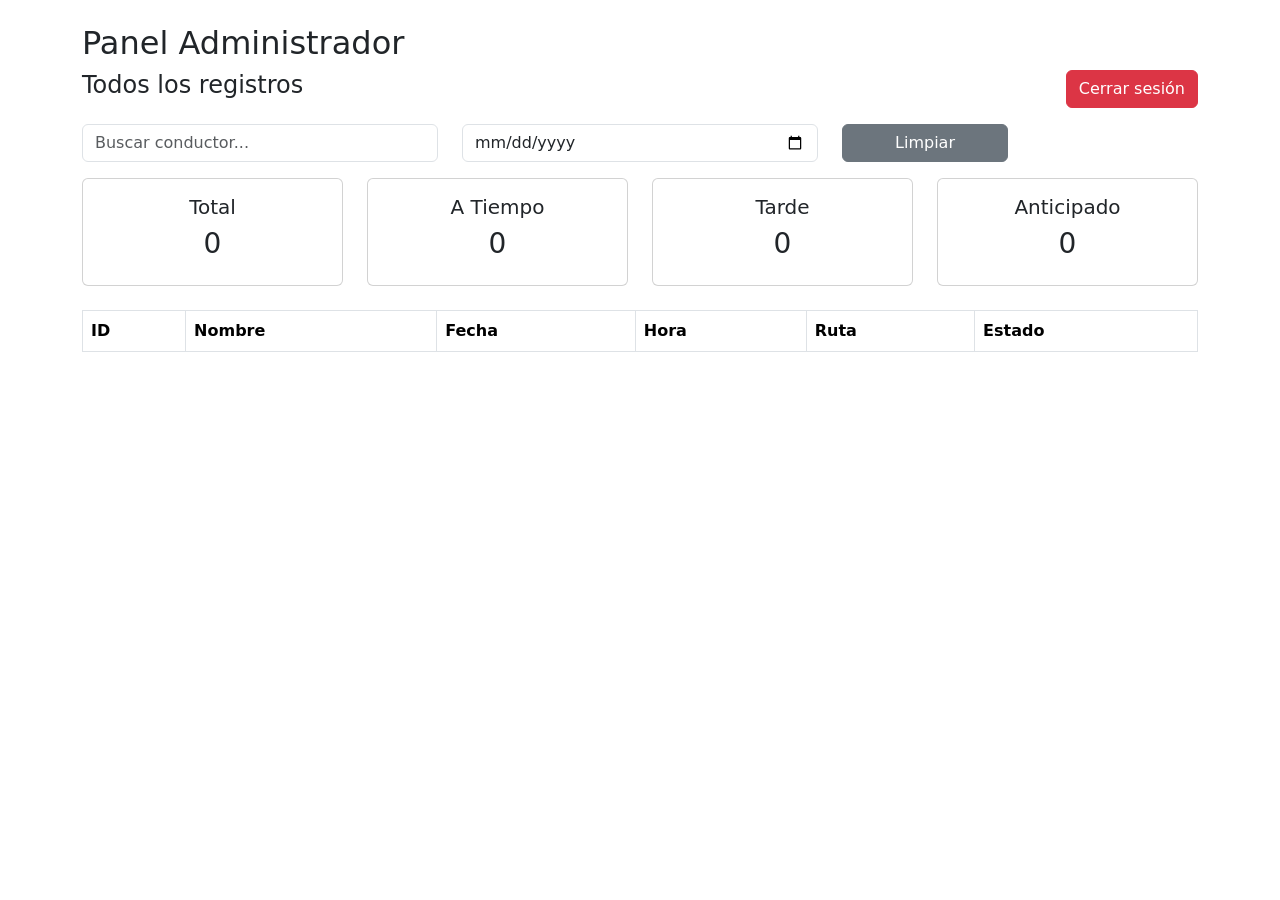
==== admin.html @ efb1f1ba "first commit" ====
<!DOCTYPE html>
<html lang="es">
<head>

<meta charset="UTF-8">
<meta name="viewport" content="width=device-width, initial-scale=1.0">

<title>Administrador</title>

<link href="https://cdn.jsdelivr.net/npm/bootstrap@5.3.3/dist/css/bootstrap.min.css" rel="stylesheet">

<style>

.estado-tiempo{
  background:#70b318;
  font-weight:bold;
}

.estado-tarde{
  background:#e0bc2b;
  font-weight:bold;
}

.estado-muy-tarde{
  background:#d12340;
  color:white;
  font-weight:bold;
}

.estado-anticipado{
  background:#2ff0f7;
  font-weight:bold;
}

</style>

</head>

<body>

<div class="container mt-4">

<h2>Panel Administrador</h2>

<div class="d-flex justify-content-between align-items-center mb-3">

  <h4>Todos los registros</h4>

  <button class="btn btn-danger" onclick="cerrarSesion()">
    Cerrar sesión
  </button>

</div>

<!-- FILTROS -->

<div class="row mb-3">

  <div class="col-md-4">
    <input
      type="text"
      id="filtroNombre"
      class="form-control"
      placeholder="Buscar conductor..."
      onkeyup="cargar()">
  </div>

  <div class="col-md-4">
    <input
      type="date"
      id="filtroFecha"
      class="form-control"
      onchange="cargar()">
  </div>

  <div class="col-md-2">
    <button
      class="btn btn-secondary w-100"
      onclick="limpiarFiltros()">
      Limpiar
    </button>
  </div>

</div>

<!-- TARJETAS -->

<div class="row mb-4">

  <div class="col-md-3">
    <div class="card text-center">
      <div class="card-body">
        <h5>Total</h5>
        <h3 id="total">0</h3>
      </div>
    </div>
  </div>

  <div class="col-md-3">
    <div class="card text-center">
      <div class="card-body">
        <h5>A Tiempo</h5>
        <h3 id="atiempo">0</h3>
      </div>
    </div>
  </div>

  <div class="col-md-3">
    <div class="card text-center">
      <div class="card-body">
        <h5>Tarde</h5>
        <h3 id="tarde">0</h3>
      </div>
    </div>
  </div>

  <div class="col-md-3">
    <div class="card text-center">
      <div class="card-body">
        <h5>Anticipado</h5>
        <h3 id="anticipado">0</h3>
      </div>
    </div>
  </div>

</div>

<!-- TABLA -->

<table class="table table-bordered table-hover">

<thead>

<tr>
<th>ID</th>
<th>Nombre</th>
<th>Fecha</th>
<th>Hora</th>
<th>Ruta</th>
<th>Estado</th>
</tr>

</thead>

<tbody id="tabla">

</tbody>

</table>

</div>

<script>

const URL =
"https://script.google.com/macros/s/AKfycbxyDnxmULakEOrZuoXtDwZDHiZ39mCg7B1x6xtYJNA4iGSYHtIfzop8aFliUJxsiVedXw/exec?action=listar";

function cerrarSesion(){

  localStorage.clear();
  window.location.href = "login.html";
}

function limpiarFiltros(){

  document.getElementById("filtroNombre").value = "";
  document.getElementById("filtroFecha").value = "";

  cargar();
}

async function cargar(){

  const res = await fetch(URL);
  const datos = await res.json();

  const nombreBuscado =
    document.getElementById("filtroNombre")
    .value
    .toLowerCase();

  const fechaBuscada =
    document.getElementById("filtroFecha")
    .value;

  let html = "";

  let total = 0;
  let atiempo = 0;
  let tarde = 0;
  let anticipado = 0;

  datos.reverse().forEach(r => {

    let nombreCompleto =
      `${r.nombre} ${r.apellido}`.toLowerCase();

    if (
      nombreBuscado &&
      !nombreCompleto.includes(nombreBuscado)
    ) {
      return;
    }

    let fechaFiltro = "";

    if (String(r.fecha).includes("T")) {

      const f = new Date(r.fecha);

      fechaFiltro =
        f.getFullYear() + "-" +
        String(f.getMonth() + 1).padStart(2,"0") + "-" +
        String(f.getDate()).padStart(2,"0");
    }

    if (
      fechaBuscada &&
      fechaFiltro !== fechaBuscada
    ) {
      return;
    }

    total++;

    if(r.estado === "A TIEMPO") atiempo++;
    if(r.estado === "TARDE") tarde++;
    if(r.estado === "ANTICIPADO") anticipado++;

    let fecha = r.fecha;
    let hora = r.hora;

    if(String(fecha).includes("T")){
      fecha = new Date(fecha).toLocaleDateString("es-SV");
    }

    if(String(hora).includes("T")){
      hora = new Date(hora).toLocaleTimeString("es-SV");
    }

    let colorEstado = "";

    if(r.estado === "A TIEMPO"){
      colorEstado = "table-success";
    }
    else if(r.estado === "TARDE"){
      colorEstado = "table-warning";
    }
    else if(r.estado === "MUY TARDE"){
      colorEstado = "table-danger";
    }
    else if(r.estado === "ANTICIPADO"){
      colorEstado = "table-info";
    }

    html += `
      <tr>
        <td>${r.id}</td>
        <td>${r.nombre} ${r.apellido}</td>
        <td>${fecha}</td>
        <td>${hora}</td>
        <td>${r.ruta}</td>
        <td class="${colorEstado}">
          <strong>${r.estado}</strong>
        </td>
      </tr>
    `;
  });

  document.getElementById("tabla").innerHTML = html;

  document.getElementById("total").innerText = total;
  document.getElementById("atiempo").innerText = atiempo;
  document.getElementById("tarde").innerText = tarde;
  document.getElementById("anticipado").innerText = anticipado;
}

cargar();
setInterval(cargar, 2000);

</script>

</body>
</html>
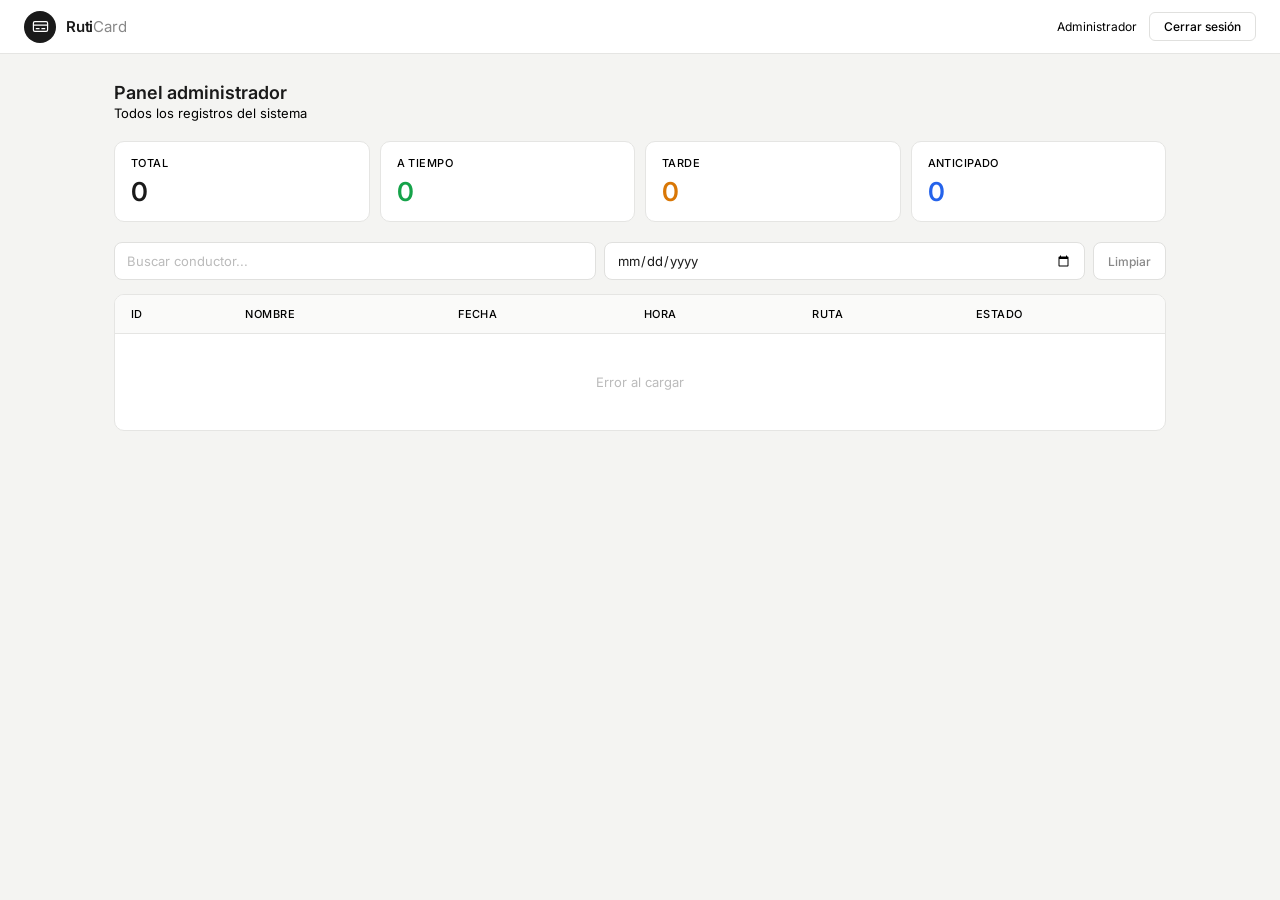
==== commit 8f43503b: "Cambio de diseño responsivo" ====
--- a/admin.html
+++ b/admin.html
@@ -1,284 +1,374 @@
 <!DOCTYPE html>
 <html lang="es">
 <head>
-
 <meta charset="UTF-8">
-<meta name="viewport" content="width=device-width, initial-scale=1.0">
-
-<title>Administrador</title>
-
-<link href="https://cdn.jsdelivr.net/npm/bootstrap@5.3.3/dist/css/bootstrap.min.css" rel="stylesheet">
-
+<meta name="viewport" content="width=device-width, initial-scale=1">
+<title>RutiCard — Administrador</title>
+<link href="https://fonts.googleapis.com/css2?family=Inter:wght@400;500;600&display=swap" rel="stylesheet">
 <style>
-
-.estado-tiempo{
-  background:#70b318;
-  font-weight:bold;
-}
-
-.estado-tarde{
-  background:#e0bc2b;
-  font-weight:bold;
-}
-
-.estado-muy-tarde{
-  background:#d12340;
-  color:white;
-  font-weight:bold;
-}
-
-.estado-anticipado{
-  background:#2ff0f7;
-  font-weight:bold;
-}
-
+  *, *::before, *::after { box-sizing: border-box; margin: 0; padding: 0; }
+
+  body {
+    font-family: 'Inter', sans-serif;
+    background: #f4f4f2;
+    color: #1a1a1a;
+    min-height: 100vh;
+  }
+
+  /* NAV */
+  nav {
+    background: #fff;
+    border-bottom: 1px solid #e5e5e3;
+    padding: 0 24px;
+    height: 54px;
+    display: flex;
+    align-items: center;
+    justify-content: space-between;
+    position: sticky;
+    top: 0;
+    z-index: 10;
+  }
+
+  .nav-brand {
+    display: flex;
+    align-items: center;
+    gap: 10px;
+    text-decoration: none;
+  }
+
+  .nav-logo {
+    width: 32px; height: 32px;
+    background: #1a1a1a;
+    border-radius: 50%;
+    display: flex;
+    align-items: center;
+    justify-content: center;
+    flex-shrink: 0;
+  }
+
+  .nav-logo svg {
+    width: 17px; height: 17px;
+    stroke: #fff;
+    fill: none;
+    stroke-width: 1.7;
+    stroke-linecap: round;
+    stroke-linejoin: round;
+  }
+
+  .nav-name {
+    font-size: 15px;
+    font-weight: 600;
+    color: #1a1a1a;
+    letter-spacing: -0.2px;
+  }
+
+  .nav-name span { color: #888; font-weight: 400; }
+
+  .nav-right {
+    display: flex;
+    align-items: center;
+    gap: 12px;
+  }
+
+  .nav-role {
+    font-size: 12px;
+    color: #000000;
+    display: none;
+  }
+
+  @media (min-width: 500px) { .nav-role { display: block; } }
+
+  .btn-logout {
+    font-family: 'Inter', sans-serif;
+    font-size: 12px;
+    font-weight: 500;
+    color: #000000;
+    background: none;
+    border: 1px solid #e0e0de;
+    border-radius: 6px;
+    padding: 6px 14px;
+    cursor: pointer;
+    transition: all 0.15s;
+    white-space: nowrap;
+  }
+  .btn-logout:hover { border-color: #aaa; color: #333; }
+
+  /* MAIN */
+  main {
+    max-width: 1100px;
+    margin: 0 auto;
+    padding: 28px 16px 64px;
+  }
+
+  @media (min-width: 600px) { main { padding: 28px 24px 64px; } }
+
+  .page-head { margin-bottom: 20px; }
+  .page-head h1 { font-size: 18px; font-weight: 600; }
+  .page-head p  { font-size: 13px; color: #000000; margin-top: 2px; }
+
+  /* STATS */
+  .stats {
+    display: grid;
+    grid-template-columns: repeat(2, 1fr);
+    gap: 10px;
+    margin-bottom: 20px;
+  }
+
+  @media (min-width: 640px) {
+    .stats { grid-template-columns: repeat(4, 1fr); }
+  }
+
+  .stat {
+    background: #fff;
+    border: 1px solid #e5e5e3;
+    border-radius: 10px;
+    padding: 14px 16px;
+  }
+
+  .stat-label {
+    font-size: 11px;
+    font-weight: 500;
+    color: #000000;
+    letter-spacing: 0.04em;
+    text-transform: uppercase;
+    margin-bottom: 6px;
+  }
+
+  .stat-value { font-size: 26px; font-weight: 600; color: #1a1a1a; }
+  .s-tiempo .stat-value { color: #16a34a; }
+  .s-tarde  .stat-value { color: #d97706; }
+  .s-ant    .stat-value { color: #2563eb; }
+
+  /* FILTERS */
+  .filters {
+    display: flex;
+    gap: 8px;
+    margin-bottom: 14px;
+    flex-wrap: wrap;
+  }
+
+  .filters input {
+    flex: 1;
+    min-width: 140px;
+    padding: 9px 12px;
+    border: 1px solid #e0e0de;
+    border-radius: 8px;
+    font-family: 'Inter', sans-serif;
+    font-size: 13px;
+    color: #1a1a1a;
+    background: #fff;
+    outline: none;
+    transition: border-color 0.15s;
+  }
+  .filters input:focus { border-color: #1a1a1a; }
+  .filters input::placeholder { color: #bbb; }
+
+  .btn-clear {
+    font-family: 'Inter', sans-serif;
+    font-size: 12px;
+    font-weight: 500;
+    color: #888;
+    background: #fff;
+    border: 1px solid #e0e0de;
+    border-radius: 8px;
+    padding: 9px 14px;
+    cursor: pointer;
+    white-space: nowrap;
+    transition: all 0.15s;
+  }
+  .btn-clear:hover { border-color: #aaa; color: #333; }
+
+  /* TABLE */
+  .table-wrap {
+    background: #fff;
+    border: 1px solid #e5e5e3;
+    border-radius: 10px;
+    overflow-x: auto;
+    -webkit-overflow-scrolling: touch;
+  }
+
+  table { width: 100%; border-collapse: collapse; min-width: 540px; }
+
+  thead th {
+    font-size: 11px;
+    font-weight: 500;
+    letter-spacing: 0.04em;
+    text-transform: uppercase;
+    color: #000000;
+    padding: 12px 16px;
+    text-align: left;
+    border-bottom: 1px solid #e5e5e3;
+    background: #fafaf9;
+    white-space: nowrap;
+  }
+
+  tbody tr { border-bottom: 1px solid #f0f0ee; }
+  tbody tr:last-child { border-bottom: none; }
+  tbody tr:hover { background: #fafaf9; }
+
+  tbody td { padding: 12px 16px; font-size: 13px; color: #333; white-space: nowrap; }
+
+  .id-tag {
+    font-size: 11px;
+    font-weight: 500;
+    background: #f1f1ef;
+    color: #555;
+    padding: 3px 8px;
+    border-radius: 5px;
+  }
+
+  .badge {
+    font-size: 11px;
+    font-weight: 500;
+    padding: 3px 9px;
+    border-radius: 5px;
+    display: inline-block;
+    white-space: nowrap;
+  }
+  .b-tiempo   { background: #dcfce7; color: #166534; }
+  .b-tarde    { background: #fef3c7; color: #92400e; }
+  .b-muytarde { background: #fee2e2; color: #991b1b; }
+  .b-ant      { background: #dbeafe; color: #1e3a8a; }
+
+  .empty td { text-align: center; padding: 40px; color: #bbb; font-size: 13px; }
 </style>
-
 </head>
-
 <body>
 
-<div class="container mt-4">
-
-<h2>Panel Administrador</h2>
-
-<div class="d-flex justify-content-between align-items-center mb-3">
-
-  <h4>Todos los registros</h4>
-
-  <button class="btn btn-danger" onclick="cerrarSesion()">
-    Cerrar sesión
-  </button>
-
-</div>
-
-<!-- FILTROS -->
-
-<div class="row mb-3">
-
-  <div class="col-md-4">
-    <input
-      type="text"
-      id="filtroNombre"
-      class="form-control"
-      placeholder="Buscar conductor..."
-      onkeyup="cargar()">
-  </div>
-
-  <div class="col-md-4">
-    <input
-      type="date"
-      id="filtroFecha"
-      class="form-control"
-      onchange="cargar()">
-  </div>
-
-  <div class="col-md-2">
-    <button
-      class="btn btn-secondary w-100"
-      onclick="limpiarFiltros()">
-      Limpiar
-    </button>
-  </div>
-
-</div>
-
-<!-- TARJETAS -->
-
-<div class="row mb-4">
-
-  <div class="col-md-3">
-    <div class="card text-center">
-      <div class="card-body">
-        <h5>Total</h5>
-        <h3 id="total">0</h3>
-      </div>
-    </div>
-  </div>
-
-  <div class="col-md-3">
-    <div class="card text-center">
-      <div class="card-body">
-        <h5>A Tiempo</h5>
-        <h3 id="atiempo">0</h3>
-      </div>
-    </div>
-  </div>
-
-  <div class="col-md-3">
-    <div class="card text-center">
-      <div class="card-body">
-        <h5>Tarde</h5>
-        <h3 id="tarde">0</h3>
-      </div>
-    </div>
-  </div>
-
-  <div class="col-md-3">
-    <div class="card text-center">
-      <div class="card-body">
-        <h5>Anticipado</h5>
-        <h3 id="anticipado">0</h3>
-      </div>
-    </div>
-  </div>
-
-</div>
-
-<!-- TABLA -->
-
-<table class="table table-bordered table-hover">
-
-<thead>
-
-<tr>
-<th>ID</th>
-<th>Nombre</th>
-<th>Fecha</th>
-<th>Hora</th>
-<th>Ruta</th>
-<th>Estado</th>
-</tr>
-
-</thead>
-
-<tbody id="tabla">
-
-</tbody>
-
-</table>
-
-</div>
+<nav>
+  <div class="nav-brand">
+    <div class="nav-logo">
+      <svg viewBox="0 0 24 24">
+        <rect x="2" y="5" width="20" height="14" rx="2"/>
+        <path d="M2 10h20"/>
+        <path d="M6 15h4"/>
+        <path d="M14 15h4"/>
+      </svg>
+    </div>
+    <span class="nav-name">Ruti<span>Card</span></span>
+  </div>
+  <div class="nav-right">
+    <span class="nav-role">Administrador</span>
+    <button class="btn-logout" onclick="cerrarSesion()">Cerrar sesión</button>
+  </div>
+</nav>
+
+<main>
+  <div class="page-head">
+    <h1>Panel administrador</h1>
+    <p>Todos los registros del sistema</p>
+  </div>
+
+  <div class="stats">
+    <div class="stat">
+      <div class="stat-label">Total</div>
+      <div class="stat-value" id="total">0</div>
+    </div>
+    <div class="stat s-tiempo">
+      <div class="stat-label">A tiempo</div>
+      <div class="stat-value" id="atiempo">0</div>
+    </div>
+    <div class="stat s-tarde">
+      <div class="stat-label">Tarde</div>
+      <div class="stat-value" id="tarde">0</div>
+    </div>
+    <div class="stat s-ant">
+      <div class="stat-label">Anticipado</div>
+      <div class="stat-value" id="anticipado">0</div>
+    </div>
+  </div>
+
+  <div class="filters">
+    <input type="text" id="filtroNombre" placeholder="Buscar conductor..." onkeyup="cargar()">
+    <input type="date" id="filtroFecha" onchange="cargar()">
+    <button class="btn-clear" onclick="limpiarFiltros()">Limpiar</button>
+  </div>
+
+  <div class="table-wrap">
+    <table>
+      <thead>
+        <tr>
+          <th>ID</th>
+          <th>Nombre</th>
+          <th>Fecha</th>
+          <th>Hora</th>
+          <th>Ruta</th>
+          <th>Estado</th>
+        </tr>
+      </thead>
+      <tbody id="tabla">
+        <tr class="empty"><td colspan="6">Cargando...</td></tr>
+      </tbody>
+    </table>
+  </div>
+</main>
 
 <script>
-
-const URL =
-"https://script.google.com/macros/s/AKfycbxyDnxmULakEOrZuoXtDwZDHiZ39mCg7B1x6xtYJNA4iGSYHtIfzop8aFliUJxsiVedXw/exec?action=listar";
-
-function cerrarSesion(){
-
-  localStorage.clear();
-  window.location.href = "login.html";
-}
-
-function limpiarFiltros(){
-
+const URL = "https://script.google.com/macros/s/AKfycbxyDnxmULakEOrZuoXtDwZDHiZ39mCg7B1x6xtYJNA4iGSYHtIfzop8aFliUJxsiVedXw/exec?action=listar";
+
+function cerrarSesion() { localStorage.clear(); window.location.href = "index.html"; }
+
+function limpiarFiltros() {
   document.getElementById("filtroNombre").value = "";
   document.getElementById("filtroFecha").value = "";
-
   cargar();
 }
 
-async function cargar(){
-
-  const res = await fetch(URL);
-  const datos = await res.json();
-
-  const nombreBuscado =
-    document.getElementById("filtroNombre")
-    .value
-    .toLowerCase();
-
-  const fechaBuscada =
-    document.getElementById("filtroFecha")
-    .value;
-
-  let html = "";
-
-  let total = 0;
-  let atiempo = 0;
-  let tarde = 0;
-  let anticipado = 0;
-
-  datos.reverse().forEach(r => {
-
-    let nombreCompleto =
-      `${r.nombre} ${r.apellido}`.toLowerCase();
-
-    if (
-      nombreBuscado &&
-      !nombreCompleto.includes(nombreBuscado)
-    ) {
-      return;
-    }
-
-    let fechaFiltro = "";
-
-    if (String(r.fecha).includes("T")) {
-
-      const f = new Date(r.fecha);
-
-      fechaFiltro =
-        f.getFullYear() + "-" +
-        String(f.getMonth() + 1).padStart(2,"0") + "-" +
-        String(f.getDate()).padStart(2,"0");
-    }
-
-    if (
-      fechaBuscada &&
-      fechaFiltro !== fechaBuscada
-    ) {
-      return;
-    }
-
-    total++;
-
-    if(r.estado === "A TIEMPO") atiempo++;
-    if(r.estado === "TARDE") tarde++;
-    if(r.estado === "ANTICIPADO") anticipado++;
-
-    let fecha = r.fecha;
-    let hora = r.hora;
-
-    if(String(fecha).includes("T")){
-      fecha = new Date(fecha).toLocaleDateString("es-SV");
-    }
-
-    if(String(hora).includes("T")){
-      hora = new Date(hora).toLocaleTimeString("es-SV");
-    }
-
-    let colorEstado = "";
-
-    if(r.estado === "A TIEMPO"){
-      colorEstado = "table-success";
-    }
-    else if(r.estado === "TARDE"){
-      colorEstado = "table-warning";
-    }
-    else if(r.estado === "MUY TARDE"){
-      colorEstado = "table-danger";
-    }
-    else if(r.estado === "ANTICIPADO"){
-      colorEstado = "table-info";
-    }
-
-    html += `
-      <tr>
-        <td>${r.id}</td>
+function badgeClass(e) {
+  if (e === "A TIEMPO")   return "b-tiempo";
+  if (e === "TARDE")      return "b-tarde";
+  if (e === "MUY TARDE")  return "b-muytarde";
+  if (e === "ANTICIPADO") return "b-ant";
+  return "";
+}
+
+async function cargar() {
+  try {
+    const res = await fetch(URL);
+    const datos = await res.json();
+    const nombre = document.getElementById("filtroNombre").value.toLowerCase();
+    const fecha  = document.getElementById("filtroFecha").value;
+
+    let html = "", total = 0, atiempo = 0, tarde = 0, anticipado = 0;
+
+    datos.reverse().forEach(r => {
+      if (nombre && !`${r.nombre} ${r.apellido}`.toLowerCase().includes(nombre)) return;
+      let fechaFiltro = "";
+      if (String(r.fecha).includes("T")) {
+        const f = new Date(r.fecha);
+        fechaFiltro = f.getFullYear() + "-" + String(f.getMonth()+1).padStart(2,"0") + "-" + String(f.getDate()).padStart(2,"0");
+      }
+      if (fecha && fechaFiltro !== fecha) return;
+
+      total++;
+      if (r.estado === "A TIEMPO")   atiempo++;
+      if (r.estado === "TARDE")      tarde++;
+      if (r.estado === "ANTICIPADO") anticipado++;
+
+      let fd = r.fecha, ho = r.hora;
+      if (String(fd).includes("T")) fd = new Date(fd).toLocaleDateString("es-SV");
+      if (String(ho).includes("T")) ho = new Date(ho).toLocaleTimeString("es-SV");
+
+      html += `<tr>
+        <td><span class="id-tag">${r.id}</span></td>
         <td>${r.nombre} ${r.apellido}</td>
-        <td>${fecha}</td>
-        <td>${hora}</td>
-        <td>${r.ruta}</td>
-        <td class="${colorEstado}">
-          <strong>${r.estado}</strong>
-        </td>
-      </tr>
-    `;
-  });
-
-  document.getElementById("tabla").innerHTML = html;
-
-  document.getElementById("total").innerText = total;
-  document.getElementById("atiempo").innerText = atiempo;
-  document.getElementById("tarde").innerText = tarde;
-  document.getElementById("anticipado").innerText = anticipado;
+        <td>${fd}</td><td>${ho}</td><td>${r.ruta}</td>
+        <td><span class="badge ${badgeClass(r.estado)}">${r.estado}</span></td>
+      </tr>`;
+    });
+
+    document.getElementById("tabla").innerHTML = html || `<tr class="empty"><td colspan="6">Sin resultados</td></tr>`;
+    document.getElementById("total").innerText     = total;
+    document.getElementById("atiempo").innerText   = atiempo;
+    document.getElementById("tarde").innerText     = tarde;
+    document.getElementById("anticipado").innerText = anticipado;
+  } catch(e) {
+    document.getElementById("tabla").innerHTML = `<tr class="empty"><td colspan="6">Error al cargar</td></tr>`;
+  }
 }
 
 cargar();
 setInterval(cargar, 2000);
-
 </script>
-
 </body>
 </html>
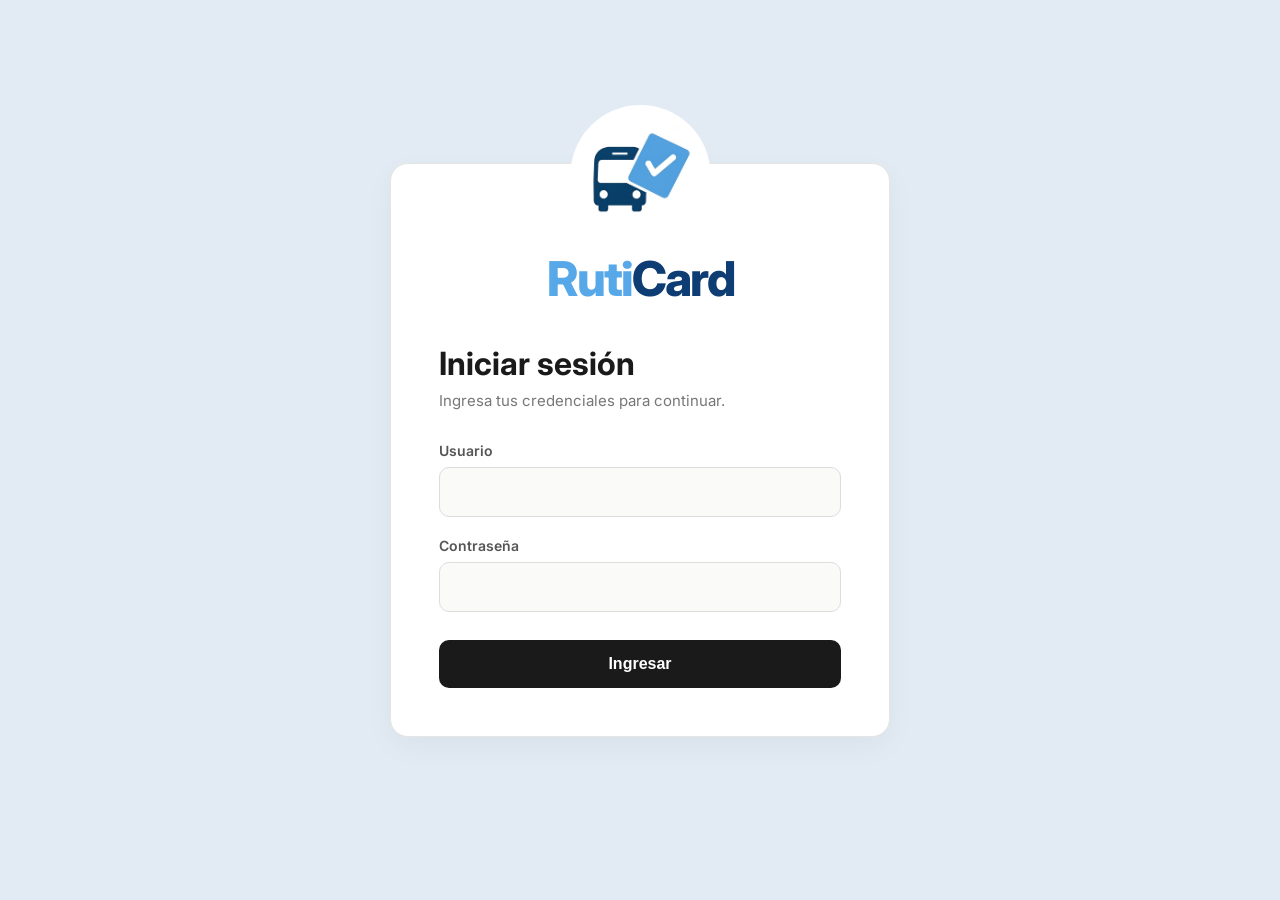
==== commit 55eed748: "Mejora de diseño" ====
--- a/admin.html
+++ b/admin.html
@@ -10,14 +10,14 @@
 
   body {
     font-family: 'Inter', sans-serif;
-    background: #f4f4f2;
+    background: #87acd33d;
     color: #1a1a1a;
     min-height: 100vh;
   }
 
   /* NAV */
   nav {
-    background: #fff;
+    background: #4984d2ab;
     border-bottom: 1px solid #e5e5e3;
     padding: 0 24px;
     height: 54px;
@@ -35,34 +35,28 @@
     gap: 10px;
     text-decoration: none;
   }
-
-  .nav-logo {
-    width: 32px; height: 32px;
-    background: #1a1a1a;
-    border-radius: 50%;
-    display: flex;
-    align-items: center;
-    justify-content: center;
-    flex-shrink: 0;
-  }
-
-  .nav-logo svg {
-    width: 17px; height: 17px;
-    stroke: #fff;
-    fill: none;
-    stroke-width: 1.7;
-    stroke-linecap: round;
-    stroke-linejoin: round;
-  }
+.nav-logo {
+  width: 36px;
+  height: 36px;
+  border-radius: 50%;
+  overflow: hidden;
+  flex-shrink: 0;
+}
+
+.nav-logo img {
+  width: 100%;
+  height: 100%;
+  object-fit: cover;
+}
 
   .nav-name {
-    font-size: 15px;
+    font-size: 25px;
     font-weight: 600;
-    color: #1a1a1a;
+    color: #ffffff;
     letter-spacing: -0.2px;
   }
 
-  .nav-name span { color: #888; font-weight: 400; }
+  .nav-name span { color: #ffffff; font-weight: 400; }
 
   .nav-right {
     display: flex;
@@ -83,15 +77,15 @@
     font-size: 12px;
     font-weight: 500;
     color: #000000;
-    background: none;
-    border: 1px solid #e0e0de;
+    background: #425fdd5b;
+    border: 1px solid #3d55d198;
     border-radius: 6px;
     padding: 6px 14px;
     cursor: pointer;
     transition: all 0.15s;
     white-space: nowrap;
   }
-  .btn-logout:hover { border-color: #aaa; color: #333; }
+  .btn-logout:hover { border-color: #497be9; color: #ffffff; }
 
   /* MAIN */
   main {
@@ -140,12 +134,50 @@
   .s-ant    .stat-value { color: #2563eb; }
 
   /* FILTERS */
-  .filters {
-    display: flex;
-    gap: 8px;
-    margin-bottom: 14px;
-    flex-wrap: wrap;
-  }
+.filters{
+  display:grid;
+  gap:8px;
+  margin-bottom:14px;
+}
+
+/* Móvil */
+@media (max-width: 768px){
+
+  .filters{
+    grid-template-columns: 1fr 1fr;
+  }
+
+  /* Buscador ocupa toda la fila */
+  #filtroNombre{
+    grid-column: 1 / -1;
+  }
+
+  /* Inputs fecha */
+  #fechaInicio,
+  #fechaFin{
+    width:100%;
+  }
+
+  /* Botones 2 por fila */
+  .filters button{
+    width:100%;
+  }
+}
+
+/* Tablet y PC */
+@media (min-width: 769px){
+
+  .filters{
+    display:flex;
+    flex-wrap:wrap;
+    align-items:center;
+  }
+
+  .filters input[type="text"]{
+    flex:1;
+    min-width:250px;
+  }
+}
 
   .filters input {
     flex: 1;
@@ -163,6 +195,24 @@
   .filters input:focus { border-color: #1a1a1a; }
   .filters input::placeholder { color: #bbb; }
 
+    .filters button{
+    font-family:'Inter',sans-serif;
+    font-size:12px;
+    font-weight:500;
+    color:#888;
+    background:#fff;
+    border:1px solid #e0e0de;
+    border-radius:8px;
+    padding:9px 14px;
+    cursor:pointer;
+    transition:.15s;
+  }
+
+  .filters button:hover{
+    border-color:#aaa;
+    color:#333;
+  }
+
   .btn-clear {
     font-family: 'Inter', sans-serif;
     font-size: 12px;
@@ -234,18 +284,18 @@
 </style>
 </head>
 <body>
+<script>
+if (localStorage.getItem("sesion") !== "admin") {
+    window.location.href = "index.html";
+}
+</script>
 
 <nav>
   <div class="nav-brand">
     <div class="nav-logo">
-      <svg viewBox="0 0 24 24">
-        <rect x="2" y="5" width="20" height="14" rx="2"/>
-        <path d="M2 10h20"/>
-        <path d="M6 15h4"/>
-        <path d="M14 15h4"/>
-      </svg>
+      <img src="img/mini-logo.jpeg" alt="RutiCard">
     </div>
-    <span class="nav-name">Ruti<span>Card</span></span>
+    <span class="nav-name">RutiCard</span>
   </div>
   <div class="nav-right">
     <span class="nav-role">Administrador</span>
@@ -280,7 +330,11 @@
 
   <div class="filters">
     <input type="text" id="filtroNombre" placeholder="Buscar conductor..." onkeyup="cargar()">
-    <input type="date" id="filtroFecha" onchange="cargar()">
+    <input type="date" id="fechaInicio" onchange="cargar()">
+    <input type="date" id="fechaFin" onchange="cargar()">
+    <button onclick="hoy()">Hoy</button>
+    <button onclick="ultimaSemana()">Últimos 7 días</button>
+    <button onclick="esteMes()">Este mes</button>
     <button class="btn-clear" onclick="limpiarFiltros()">Limpiar</button>
   </div>
 
@@ -306,13 +360,60 @@
 <script>
 const URL = "https://script.google.com/macros/s/AKfycbxyDnxmULakEOrZuoXtDwZDHiZ39mCg7B1x6xtYJNA4iGSYHtIfzop8aFliUJxsiVedXw/exec?action=listar";
 
-function cerrarSesion() { localStorage.clear(); window.location.href = "index.html"; }
-
+function cerrarSesion() {
+    localStorage.removeItem("sesion");
+    localStorage.removeItem("conductor");
+
+    window.location.href = "index.html";
+}
 function limpiarFiltros() {
   document.getElementById("filtroNombre").value = "";
-  document.getElementById("filtroFecha").value = "";
+  document.getElementById("fechaInicio").value = "";
+  document.getElementById("fechaFin").value = "";
   cargar();
 }
+
+  function hoy() {
+
+    const hoy = new Date().toISOString().split("T")[0];
+
+    document.getElementById("fechaInicio").value = hoy;
+    document.getElementById("fechaFin").value = hoy;
+
+    cargar();
+  }
+
+  function ultimaSemana() {
+
+    const hoy = new Date();
+
+    const hace7Dias = new Date();
+    hace7Dias.setDate(hoy.getDate() - 6);
+
+    document.getElementById("fechaInicio").value =
+      hace7Dias.toISOString().split("T")[0];
+
+    document.getElementById("fechaFin").value =
+      hoy.toISOString().split("T")[0];
+
+    cargar();
+  }
+
+  function esteMes() {
+
+    const hoy = new Date();
+
+    const primerDia =
+      new Date(hoy.getFullYear(), hoy.getMonth(), 1);
+
+    document.getElementById("fechaInicio").value =
+      primerDia.toISOString().split("T")[0];
+
+    document.getElementById("fechaFin").value =
+      hoy.toISOString().split("T")[0];
+
+    cargar();
+  }
 
 function badgeClass(e) {
   if (e === "A TIEMPO")   return "b-tiempo";
@@ -327,18 +428,37 @@
     const res = await fetch(URL);
     const datos = await res.json();
     const nombre = document.getElementById("filtroNombre").value.toLowerCase();
-    const fecha  = document.getElementById("filtroFecha").value;
+    const fechaInicio = document.getElementById("fechaInicio").value;
+    const fechaFin = document.getElementById("fechaFin").value;
 
     let html = "", total = 0, atiempo = 0, tarde = 0, anticipado = 0;
 
     datos.reverse().forEach(r => {
       if (nombre && !`${r.nombre} ${r.apellido}`.toLowerCase().includes(nombre)) return;
-      let fechaFiltro = "";
+      let fechaRegistro = "";
+
       if (String(r.fecha).includes("T")) {
+
         const f = new Date(r.fecha);
-        fechaFiltro = f.getFullYear() + "-" + String(f.getMonth()+1).padStart(2,"0") + "-" + String(f.getDate()).padStart(2,"0");
+
+        fechaRegistro =
+          f.getFullYear() + "-" +
+          String(f.getMonth() + 1).padStart(2, "0") + "-" +
+          String(f.getDate()).padStart(2, "0");
+
+      } else {
+
+        const partes = String(r.fecha).split("/");
+
+        fechaRegistro =
+          partes[2] + "-" +
+          partes[1].padStart(2, "0") + "-" +
+          partes[0].padStart(2, "0");
       }
-      if (fecha && fechaFiltro !== fecha) return;
+
+      if (fechaInicio && fechaRegistro < fechaInicio) return;
+
+      if (fechaFin && fechaRegistro > fechaFin) return;
 
       total++;
       if (r.estado === "A TIEMPO")   atiempo++;
@@ -370,5 +490,13 @@
 cargar();
 setInterval(cargar, 2000);
 </script>
+
+<script>
+window.history.pushState(null, "", window.location.href);
+
+window.onpopstate = function () {
+    window.history.pushState(null, "", window.location.href);
+};
+</script>
 </body>
 </html>
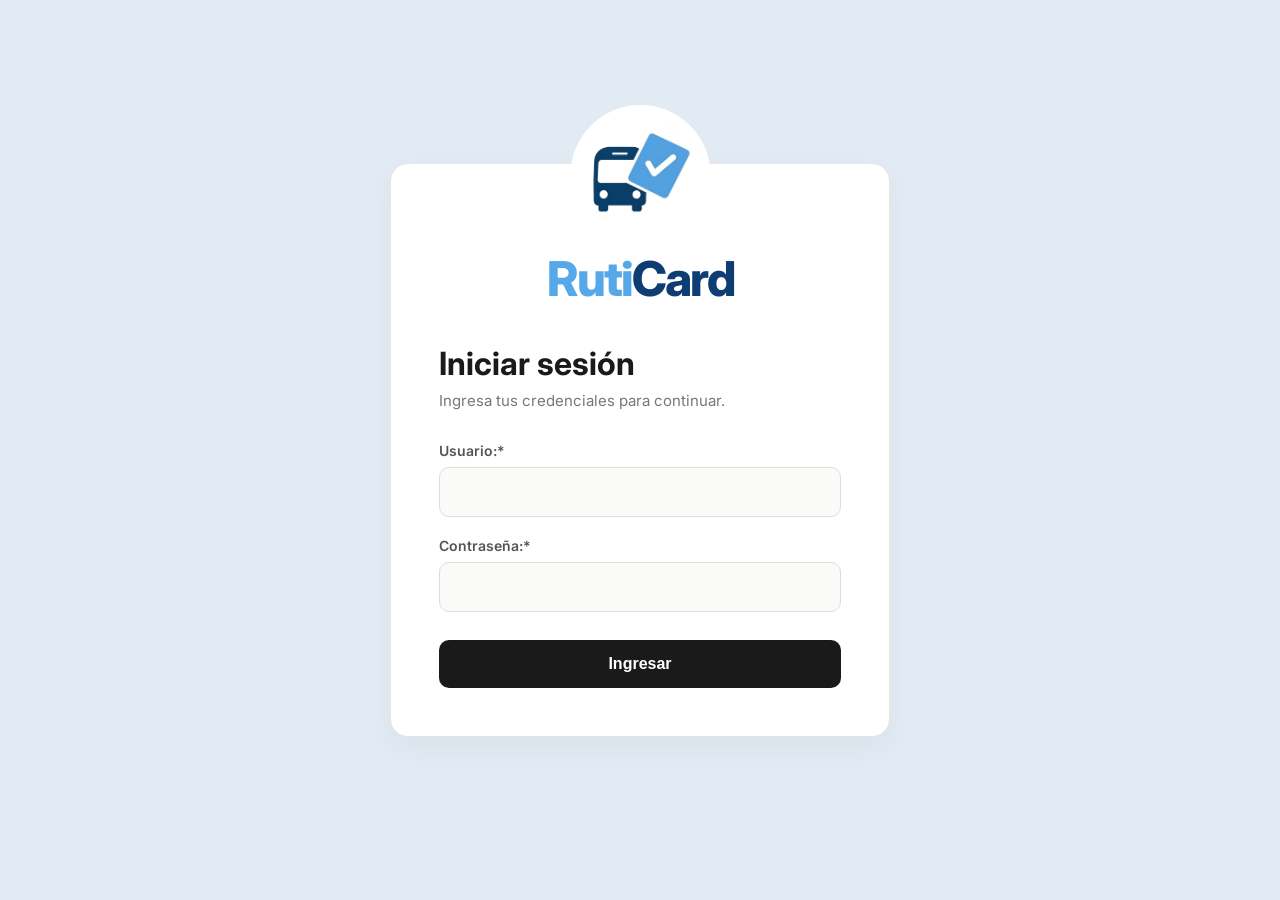
==== commit b9f8c997: "Modificación de la URL del script" ====
--- a/admin.html
+++ b/admin.html
@@ -17,8 +17,9 @@
 
   /* NAV */
   nav {
-    background: #4984d2ab;
-    border-bottom: 1px solid #e5e5e3;
+    background: rgb(127, 181, 253);
+    border-bottom:none;
+    box-shadow:0 2px 10px rgba(0,0,0,.08);
     padding: 0 24px;
     height: 54px;
     display: flex;
@@ -192,6 +193,20 @@
     outline: none;
     transition: border-color 0.15s;
   }
+
+  .date-group{
+    display:flex;
+    flex-direction:column;
+    gap:4px;
+    
+}
+
+  .date-group label{
+      font-size:12px;
+      font-weight:600;
+      color:#666;
+  }
+
   .filters input:focus { border-color: #1a1a1a; }
   .filters input::placeholder { color: #bbb; }
 
@@ -336,7 +351,8 @@
     <button onclick="ultimaSemana()">Últimos 7 días</button>
     <button onclick="esteMes()">Este mes</button>
     <button class="btn-clear" onclick="limpiarFiltros()">Limpiar</button>
-  </div>
+
+</div>
 
   <div class="table-wrap">
     <table>
@@ -358,7 +374,7 @@
 </main>
 
 <script>
-const URL = "https://script.google.com/macros/s/AKfycbxyDnxmULakEOrZuoXtDwZDHiZ39mCg7B1x6xtYJNA4iGSYHtIfzop8aFliUJxsiVedXw/exec?action=listar";
+const URL = "https://script.google.com/macros/s/AKfycbzr3U8LrKLzaIMSDhnCV0J3IqrKZvOaHt4bFARb7gs6q2gfRQjGqb5PItxt2iD7bdlqfg/exec?action=listar";
 
 function cerrarSesion() {
     localStorage.removeItem("sesion");
